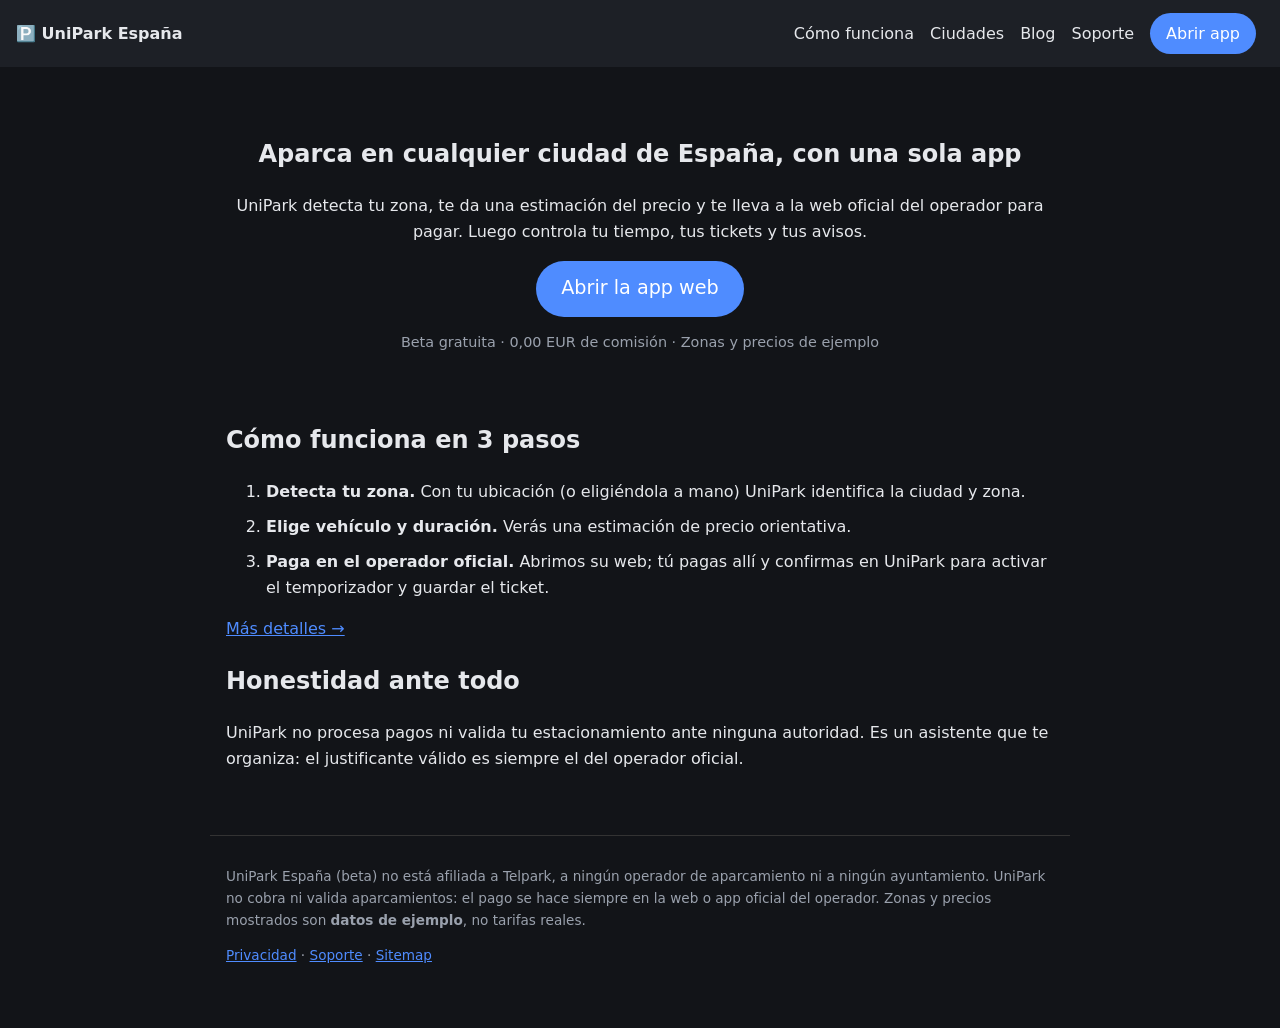
==== index.html @ 10bf1c2f "UniPark España: web + PWA beta" ====
<!doctype html><html lang="es"><head><meta charset="utf-8"><meta name="viewport" content="width=device-width,initial-scale=1"><title>UniPark España – Aparca en toda España desde una app</title><meta name="description" content="UniPark te ayuda a detectar tu zona de aparcamiento, estimar el precio y abrir el operador oficial para pagar. Sin comisión en beta."><link rel="canonical" href="https://richkngxxx.github.io/unipark/"><meta name="theme-color" content="#121418"><link rel="icon" href="app/icon.svg"><link rel="stylesheet" href="site.css">
<!-- GoatCounter (desactivado). Sustituye CODE y descomenta:
<script data-goatcounter="https://CODE.goatcounter.com/count" async src="https://gc.zgo.at/count.js"></script>
-->
</head><body><header class="top"><a class="brand" href="">🅿️ UniPark España</a><nav><a href="como-funciona/">Cómo funciona</a><a href="ciudades/">Ciudades</a><a href="blog/">Blog</a><a href="soporte/">Soporte</a><a class="btn" href="app/">Abrir app</a></nav></header><main>
<section class="hero"><h1>Aparca en cualquier ciudad de España, con una sola app</h1><p>UniPark detecta tu zona, te da una estimación del precio y te lleva a la web oficial del operador para pagar. Luego controla tu tiempo, tus tickets y tus avisos.</p><a class="btn big" href="app/">Abrir la app web</a><p class="note">Beta gratuita · 0,00 EUR de comisión · Zonas y precios de ejemplo</p></section>
<section><h2>Cómo funciona en 3 pasos</h2><ol class="steps"><li><strong>Detecta tu zona.</strong> Con tu ubicación (o eligiéndola a mano) UniPark identifica la ciudad y zona.</li><li><strong>Elige vehículo y duración.</strong> Verás una estimación de precio orientativa.</li><li><strong>Paga en el operador oficial.</strong> Abrimos su web; tú pagas allí y confirmas en UniPark para activar el temporizador y guardar el ticket.</li></ol><p><a href="como-funciona/">Más detalles →</a></p></section>
<section><h2>Honestidad ante todo</h2><p>UniPark no procesa pagos ni valida tu estacionamiento ante ninguna autoridad. Es un asistente que te organiza: el justificante válido es siempre el del operador oficial.</p></section></main><footer><p>UniPark España (beta) no está afiliada a Telpark, a ningún operador de aparcamiento ni a ningún ayuntamiento. UniPark no cobra ni valida aparcamientos: el pago se hace siempre en la web o app oficial del operador. Zonas y precios mostrados son <strong>datos de ejemplo</strong>, no tarifas reales.</p><p><a href="privacidad/">Privacidad</a> · <a href="soporte/">Soporte</a> · <a href="sitemap.xml">Sitemap</a></p></footer></body></html>
---- site.css ----
:root{--bg:#121418;--sf:#1d2026;--tx:#e6e8ec;--mu:#9aa1ad;--pr:#4f8cff;--wa:#ffb547}
*{box-sizing:border-box}body{margin:0;font:16px/1.6 system-ui,Roboto,sans-serif;background:var(--bg);color:var(--tx)}
a{color:var(--pr)}.top{display:flex;flex-wrap:wrap;gap:.5rem;justify-content:space-between;align-items:center;padding:.8rem 1rem;background:var(--sf)}
.brand{font-weight:700;color:var(--tx);text-decoration:none}nav a{margin:0 .5rem;text-decoration:none;color:var(--tx)}
main{max-width:860px;margin:auto;padding:1rem}.btn{display:inline-block;background:var(--pr);color:#fff!important;padding:.5rem 1rem;border-radius:999px;text-decoration:none}
.big{font-size:1.2rem;padding:.8rem 1.6rem}.hero{text-align:center;padding:2rem 0}.note{color:var(--mu);font-size:.9rem}
.warn{background:#3a2d12;border-left:4px solid var(--wa);padding:.8rem}.steps li{margin:.6rem 0}
.cards{list-style:none;padding:0;display:grid;grid-template-columns:repeat(auto-fit,minmax(220px,1fr));gap:1rem}.cards li{background:var(--sf);padding:1rem;border-radius:12px}
footer{max-width:860px;margin:2rem auto;padding:1rem;color:var(--mu);font-size:.85rem;border-top:1px solid #333}
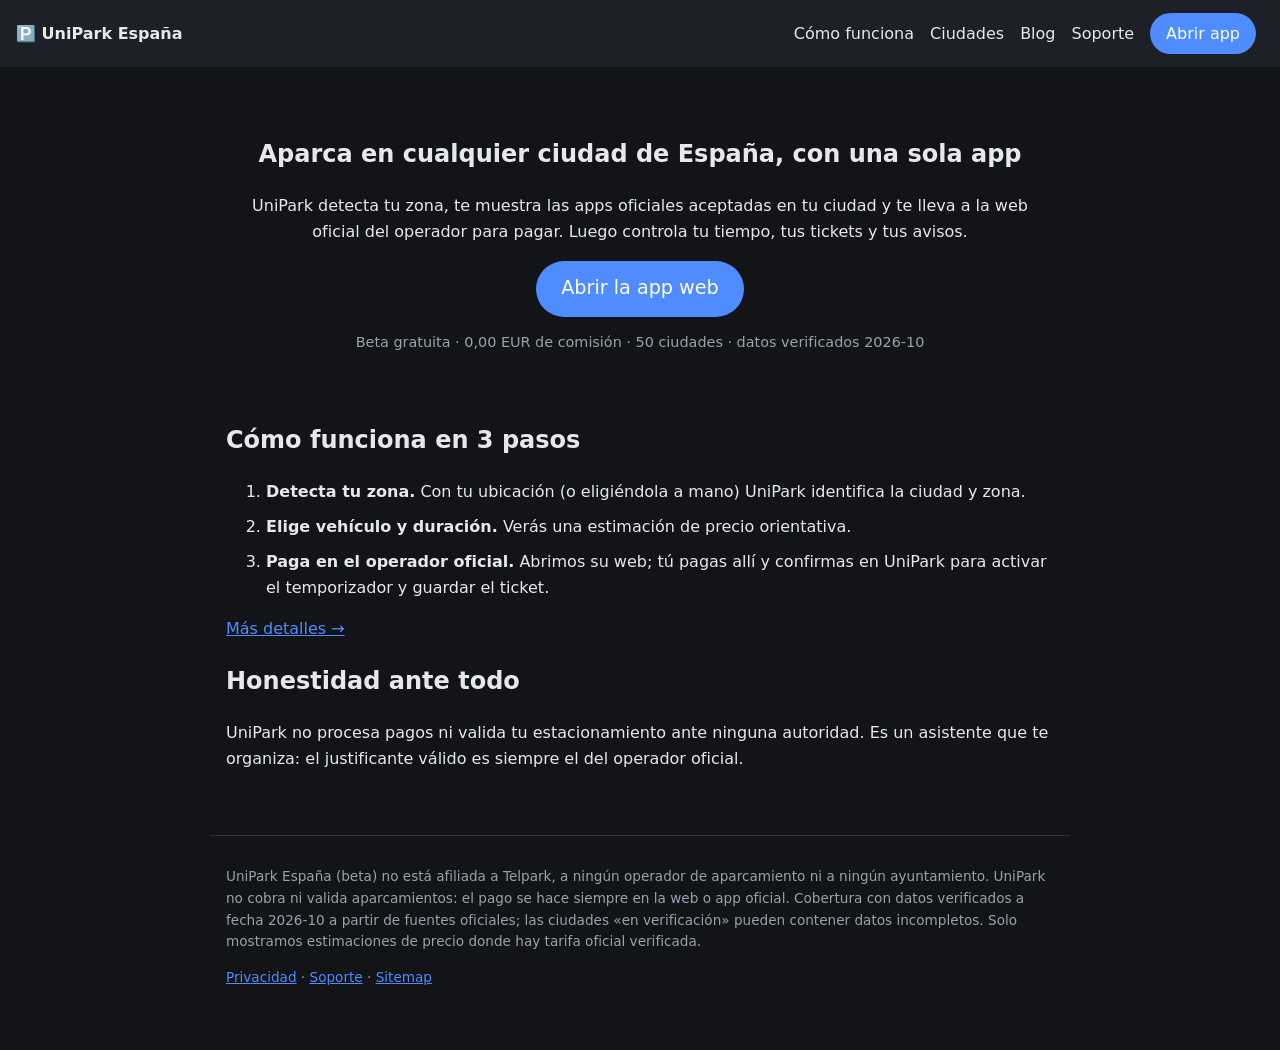
==== commit 510e5c26: "Cobertura real: 50 ciudades desde data/coverage_es.json (verificada 2026-10), apps oficiales, sin ta" ====
--- a/index.html
+++ b/index.html
@@ -3,6 +3,6 @@
 <script data-goatcounter="https://CODE.goatcounter.com/count" async src="https://gc.zgo.at/count.js"></script>
 -->
 </head><body><header class="top"><a class="brand" href="">🅿️ UniPark España</a><nav><a href="como-funciona/">Cómo funciona</a><a href="ciudades/">Ciudades</a><a href="blog/">Blog</a><a href="soporte/">Soporte</a><a class="btn" href="app/">Abrir app</a></nav></header><main>
-<section class="hero"><h1>Aparca en cualquier ciudad de España, con una sola app</h1><p>UniPark detecta tu zona, te da una estimación del precio y te lleva a la web oficial del operador para pagar. Luego controla tu tiempo, tus tickets y tus avisos.</p><a class="btn big" href="app/">Abrir la app web</a><p class="note">Beta gratuita · 0,00 EUR de comisión · Zonas y precios de ejemplo</p></section>
+<section class="hero"><h1>Aparca en cualquier ciudad de España, con una sola app</h1><p>UniPark detecta tu zona, te muestra las apps oficiales aceptadas en tu ciudad y te lleva a la web oficial del operador para pagar. Luego controla tu tiempo, tus tickets y tus avisos.</p><a class="btn big" href="app/">Abrir la app web</a><p class="note">Beta gratuita · 0,00 EUR de comisión · 50 ciudades · datos verificados 2026-10</p></section>
 <section><h2>Cómo funciona en 3 pasos</h2><ol class="steps"><li><strong>Detecta tu zona.</strong> Con tu ubicación (o eligiéndola a mano) UniPark identifica la ciudad y zona.</li><li><strong>Elige vehículo y duración.</strong> Verás una estimación de precio orientativa.</li><li><strong>Paga en el operador oficial.</strong> Abrimos su web; tú pagas allí y confirmas en UniPark para activar el temporizador y guardar el ticket.</li></ol><p><a href="como-funciona/">Más detalles →</a></p></section>
-<section><h2>Honestidad ante todo</h2><p>UniPark no procesa pagos ni valida tu estacionamiento ante ninguna autoridad. Es un asistente que te organiza: el justificante válido es siempre el del operador oficial.</p></section></main><footer><p>UniPark España (beta) no está afiliada a Telpark, a ningún operador de aparcamiento ni a ningún ayuntamiento. UniPark no cobra ni valida aparcamientos: el pago se hace siempre en la web o app oficial del operador. Zonas y precios mostrados son <strong>datos de ejemplo</strong>, no tarifas reales.</p><p><a href="privacidad/">Privacidad</a> · <a href="soporte/">Soporte</a> · <a href="sitemap.xml">Sitemap</a></p></footer></body></html>+<section><h2>Honestidad ante todo</h2><p>UniPark no procesa pagos ni valida tu estacionamiento ante ninguna autoridad. Es un asistente que te organiza: el justificante válido es siempre el del operador oficial.</p></section></main><footer><p>UniPark España (beta) no está afiliada a Telpark, a ningún operador de aparcamiento ni a ningún ayuntamiento. UniPark no cobra ni valida aparcamientos: el pago se hace siempre en la web o app oficial. Cobertura con datos verificados a fecha 2026-10 a partir de fuentes oficiales; las ciudades «en verificación» pueden contener datos incompletos. Solo mostramos estimaciones de precio donde hay tarifa oficial verificada.</p><p><a href="privacidad/">Privacidad</a> · <a href="soporte/">Soporte</a> · <a href="sitemap.xml">Sitemap</a></p></footer></body></html>
